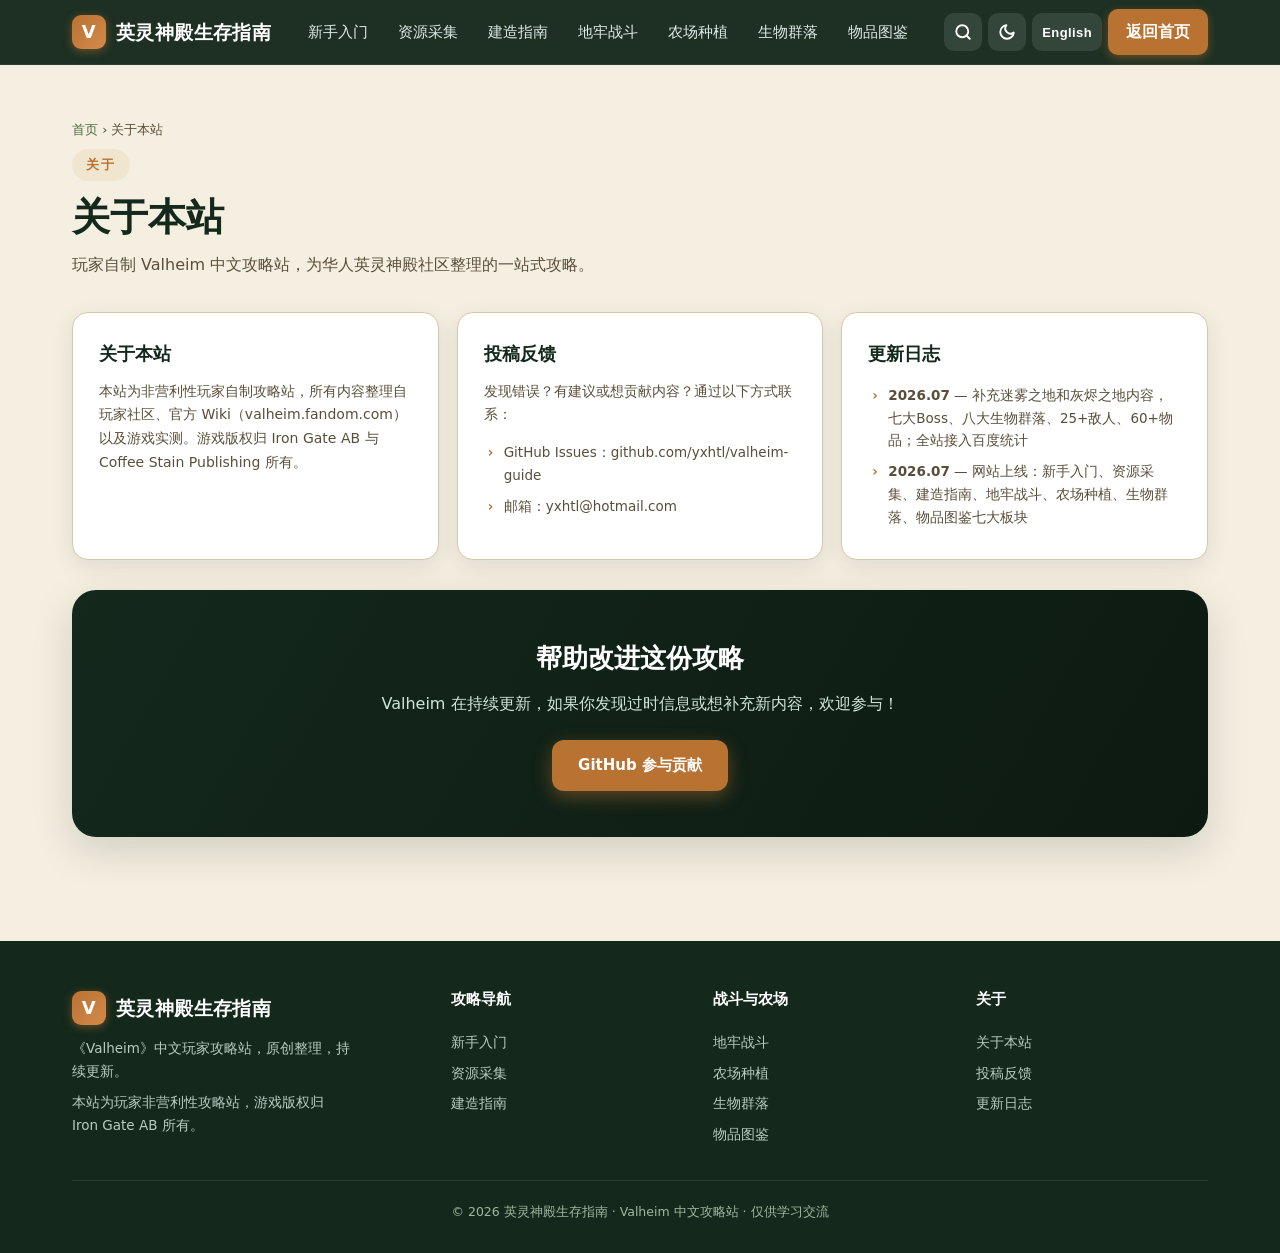
==== about.html @ 1a1f216f "feat: 补全 Mistlands + Ashlands 内容，文案修正+百度统计+TOC - 首页：Hero stats 更新为 8群落/7Boss/25+敌人/60+物品 - 生物群落页：新增迷" ====
<!DOCTYPE html>
<html lang="zh-CN">
<head>
<meta charset="UTF-8">
<meta name="viewport" content="width=device-width, initial-scale=1.0">
<title>关于本站 | 英灵神殿生存指南</title>
<meta name="description" content="关于英灵神殿生存指南——Valheim中文玩家攻略站，内容来源、更新日志与联系方式。">
<link rel="stylesheet" href="css/style.css">
  <!-- 百度统计 -->
  <script async src="https://hm.baidu.com/hm.js?71f28761d7809372b129ffb5598d0451"></script>
</head>
<body>

<header class="nav">
  <div class="wrap nav-inner">
    <a href="index.html" class="brand"><span class="logo">V</span><span data-i18n="brand">英灵神殿生存指南</span></a>
    <nav class="nav-links" id="navLinks">
      <a href="getting-started.html" data-i18n="nav.getting-started">新手入门</a>
      <a href="resources.html" data-i18n="nav.resources">资源采集</a>
      <a href="building.html" data-i18n="nav.building">建造指南</a>
      <a href="dungeons.html" data-i18n="nav.dungeons">地牢战斗</a>
      <a href="farming.html" data-i18n="nav.farming">农场种植</a>
      <a href="explore.html" data-i18n="nav.explore">生物群落</a>
      <a href="items.html" data-i18n="nav.items">物品图鉴</a>
    </nav>
    <div class="nav-utils">
      <button class="nav-btn search-btn" aria-label="搜索"><svg width="18" height="18" viewBox="0 0 24 24" fill="none" stroke="currentColor" stroke-width="2.5" stroke-linecap="round" stroke-linejoin="round"><circle cx="11" cy="11" r="8"/><line x1="21" y1="21" x2="16.65" y2="16.65"/></svg></button>
      <button class="nav-btn dark-btn" aria-label="暗色模式"><svg width="18" height="18" viewBox="0 0 24 24" fill="none" stroke="currentColor" stroke-width="2.5" stroke-linecap="round" stroke-linejoin="round"><path d="M21 12.79A9 9 0 1 1 11.21 3 7 7 0 0 0 21 12.79z"/></svg></button>
      <button class="nav-btn lang-btn" aria-label="语言">English</button>
      <a href="index.html" class="nav-cta" data-i18n="nav.cta.home">返回首页</a>
    </div>
    <button class="burger" id="burger" aria-label="菜单"><span></span><span></span><span></span></button>
  </div>
</header>

<section id="top" style="padding-top:54px">
  <div class="wrap">
    <div class="breadcrumb"><a href="index.html" data-en="Home">首页</a> <span>›</span> <span data-en="About">关于本站</span></div>
    <span class="eyebrow" data-en="About">关于</span>
    <h2 class="title" data-en="About This Site">关于本站</h2>
    <p class="subtitle" data-en="A fan-made Valheim guide site, built by players for the Chinese Valheim community.">玩家自制 Valheim 中文攻略站，为华人英灵神殿社区整理的一站式攻略。</p>

    <div class="feature-grid" style="margin-top:14px">
      <div class="fcard">
        <h4 data-en="About This Site">关于本站</h4>
        <p data-en="This is a non-profit, fan-made guide website for the game Valheim (英灵神殿). All content is compiled from the player community, the official Valheim Wiki (valheim.fandom.com), and in-game testing. Game copyright belongs to Iron Gate AB and Coffee Stain Publishing.">本站为非营利性玩家自制攻略站，所有内容整理自玩家社区、官方 Wiki（valheim.fandom.com）以及游戏实测。游戏版权归 Iron Gate AB 与 Coffee Stain Publishing 所有。</p>
      </div>
      <div class="fcard">
        <h4 data-en="Feedback &amp; Contributions">投稿反馈</h4>
        <p data-en="Found an error? Have suggestions or want to contribute content? Reach us via:">发现错误？有建议或想贡献内容？通过以下方式联系：</p>
        <ul>
          <li data-en="GitHub Issues: github.com/yxhtl/valheim-guide">GitHub Issues：github.com/yxhtl/valheim-guide</li>
          <li data-en="Email: yxhtl@hotmail.com">邮箱：yxhtl@hotmail.com</li>
        </ul>
      </div>
      <div class="fcard">
        <h4 data-en="Changelog">更新日志</h4>
        <ul>
          <li><b>2026.07</b> — 补充迷雾之地和灰烬之地内容，七大Boss、八大生物群落、25+敌人、60+物品；全站接入百度统计</li>
          <li><b>2026.07</b> — 网站上线：新手入门、资源采集、建造指南、地牢战斗、农场种植、生物群落、物品图鉴七大板块</li>
        </ul>
      </div>
    </div>

    <div class="cta-strip" style="margin-top:30px">
      <h3 data-en="Help Improve This Guide">帮助改进这份攻略</h3>
      <p data-en="Valheim is constantly evolving. If you spot outdated info or want to add new content, we'd love your help!">Valheim 在持续更新，如果你发现过时信息或想补充新内容，欢迎参与！</p>
      <a href="https://github.com/yxhtl/valheim-guide" class="btn btn-primary" data-en="Contribute on GitHub">GitHub 参与贡献</a>
    </div>
  </div>
</section>

<footer>
  <div class="wrap">
    <div class="foot-grid">
      <div class="foot-brand">
        <a href="index.html" class="brand" style="color:#fff"><span class="logo">V</span><span data-en="Valheim Survival Guide">英灵神殿生存指南</span></a>
        <p data-i18n="foot.branddesc">《Valheim》中文玩家攻略站，原创整理，持续更新。</p>
        <p class="disclaimer" data-en="This is a non-profit fan guide site. Game rights belong to Iron Gate AB.">本站为玩家非营利性攻略站，游戏版权归 Iron Gate AB 所有。</p>
      </div>
      <div><h4 data-i18n="foot.nav">攻略导航</h4><a href="getting-started.html" data-en="Beginner">新手入门</a><a href="resources.html" data-en="Resources">资源采集</a><a href="building.html" data-en="Building">建造指南</a></div>
      <div><h4 data-i18n="foot.combat">战斗与农场</h4><a href="dungeons.html" data-en="Dungeons">地牢战斗</a><a href="farming.html" data-en="Farming">农场种植</a><a href="explore.html" data-en="Biomes">生物群落</a><a href="items.html" data-en="Items">物品图鉴</a></div>
      <div><h4 data-i18n="foot.about">关于</h4><a href="about.html" data-i18n="foot.aboutus">关于本站</a><a href="about.html" data-i18n="foot.feedback">投稿反馈</a><a href="about.html" data-i18n="foot.changelog">更新日志</a></div>
    </div>
    <div class="foot-bottom" data-i18n="foot.copy">© 2026 英灵神殿生存指南 · Valheim 中文攻略站 · 仅供学习交流</div>
  </div>
</footer>

<button id="toTop" aria-label="返回顶部" data-en="Top">顶部</button>
<div class="search-overlay" id="searchOverlay">
  <div class="search-panel">
    <div class="search-input-wrap">
      <span class="s-ico"></span>
      <input type="text" placeholder="搜索攻略、物品、Boss…">
      <button class="search-close" aria-label="关闭">×</button>
    </div>
    <div class="search-results"></div>
  </div>
</div>
<script src="js/common.js"></script>
</body>
</html>
---- css/style.css ----
/* ===== Valheim Guide - Shared Styles ===== */
:root{
  --pine:#14281c;       /* 深松林绿 - 仅用于背景 */
  --heading:#14281c;    /* 标题文字色 - 暗色模式自动切浅 */
  --pine-2:#1e3a28;     /* 松林绿 */
  --moss:#4a6b3a;       /* 苔藓绿 */
  --moss-2:#6b8e4e;     /* 亮苔藓 */
  --bronze:#b87333;     /* 青铜 */
  --bronze-2:#d4894a;   /* 亮青铜 */
  --iron:#8a8a7a;       /* 铁灰 */
  --bark:#3d2b1f;       /* 树皮棕 */
  --bone:#e8dcc4;       /* 骨白/羊皮纸 */
  --bone-2:#f5efe1;     /* 亮骨白 */
  --bone-3:#faf6ec;
  --blood:#8b2020;      /* 血红 */
  --frost:#5b8db8;      /* 霜蓝 */
  --ink:#1a1410;        /* 墨黑 */
  --ink-soft:#5a4e3a;   /* 柔墨 */
  --line:#d4c9a8;       /* 分割线 */
  --card:#ffffff;
  --shadow:0 6px 22px rgba(20,40,28,.10);
  --shadow-lg:0 14px 40px rgba(20,40,28,.16);
  --radius:16px;
  --maxw:1180px;
}
*{box-sizing:border-box;margin:0;padding:0}
html{scroll-behavior:smooth;scroll-padding-top:78px}
body{
  font-family:"Segoe UI","PingFang SC","Microsoft YaHei",system-ui,sans-serif;
  color:var(--ink);
  background:var(--bone-2);
  line-height:1.7;
  -webkit-font-smoothing:antialiased;
  transition:background .3s,color .3s;
}
a{color:inherit;text-decoration:none}
img{max-width:100%;display:block}

/* ===== DARK MODE ===== */
body.dark{
  --pine:#0f2018;
  --heading:#e8e2d4;   /* 暗色模式标题文字切为浅色 */
  --pine-2:#163024;
  --ink:#e8e2d4;
  --ink-soft:#b8ac90;
  --bone:#1e2820;
  --bone-2:#141a16;
  --bone-3:#0f1411;
  --line:#2e3a30;
  --card:#1a221c;
  --shadow:0 6px 22px rgba(0,0,0,.35);
  --shadow-lg:0 14px 40px rgba(0,0,0,.5);
}
body.dark .bg-alt{background:#101713}
body.dark .farm-table{background:var(--card)}
body.dark tr:hover td{background:#222b24}
body.dark .chip{background:var(--card)}
body.dark .search-box{background:var(--card)}
body.dark .calc-result{background:#1a221c}
body.dark .stat-pill{background:var(--bone)}
body.dark .res-emoji{background:var(--bone)}
body.dark .enemy .estats span{background:var(--bone)}
body.dark .eyebrow{background:#2a3328}
body.dark .tagline{background:#1e2a20;color:var(--moss-2)}
body.dark .boss-card .boss-power{background:#2a2218}
body.dark .dfloor-body .drops b{color:var(--bronze-2)}
body.dark .calc-result .rline .pos{color:#4ade80}
body.dark .map-card .num{color:#1a221c}
.wrap{max-width:var(--maxw);margin:0 auto;padding:0 22px}
section{padding:64px 0}

/* ===== Typography ===== */
.eyebrow{
  display:inline-block;font-size:13px;font-weight:700;letter-spacing:.14em;
  text-transform:uppercase;color:var(--bronze);background:#f0e6d0;
  padding:5px 14px;border-radius:999px;margin-bottom:14px;
}
h2.title{font-size:clamp(26px,4vw,38px);line-height:1.2;color:var(--heading);margin-bottom:10px;font-weight:800}
.subtitle{color:var(--ink-soft);max-width:680px;margin-bottom:34px;font-size:16px}
.lead{font-size:17px}

/* ===== NAV ===== */
header.nav{
  position:sticky;top:0;z-index:100;
  background:rgba(20,40,28,.96);backdrop-filter:blur(8px);
  border-bottom:1px solid rgba(255,255,255,.08);
}
.nav-inner{display:flex;align-items:center;justify-content:space-between;height:64px;flex-wrap:nowrap;gap:12px}
.brand{display:flex;align-items:center;gap:10px;color:#fff;font-weight:800;font-size:19px;letter-spacing:.02em;flex-shrink:0;white-space:nowrap}
.brand .logo{
  width:34px;height:34px;border-radius:9px;display:grid;place-items:center;
  background:linear-gradient(135deg,var(--bronze),var(--bronze-2));font-size:18px;font-weight:900;color:#fff;
  box-shadow:0 2px 8px rgba(184,115,51,.5);
}
.nav-links{display:flex;align-items:center;gap:4px}
.nav-links a{
  color:#dfe9e6;font-size:14.5px;font-weight:500;padding:8px 13px;border-radius:9px;transition:.18s;
}
.nav-links a:hover{background:rgba(255,255,255,.12);color:#fff}
.nav-links a.active{background:rgba(184,115,51,.25);color:var(--bronze-2)}
.nav-cta{
  background:var(--bronze);color:#fff!important;padding:9px 18px;border-radius:10px;font-weight:700;
  box-shadow:0 3px 10px rgba(184,115,51,.45);
}
.nav-cta:hover{background:var(--bronze-2);transform:translateY(-1px)}
.burger{display:none;flex-direction:column;gap:5px;background:none;border:0;cursor:pointer;padding:8px}
.burger span{width:24px;height:2.5px;background:#fff;border-radius:2px;transition:.25s}

/* nav utility buttons (search / dark / lang) */
.nav-utils{display:flex;align-items:center;gap:6px;flex-shrink:0}
.nav-btn{
  width:38px;height:38px;border-radius:10px;border:0;cursor:pointer;background:rgba(255,255,255,.1);
  color:#fff;font-size:14px;font-weight:700;display:grid;place-items:center;transition:.18s;flex-shrink:0;
}
.nav-btn:hover{background:rgba(255,255,255,.22)}
.nav-btn.lang-btn{width:auto;padding:0 10px;font-size:13px;font-weight:700;letter-spacing:.03em}
.nav-btn svg{display:block;color:#fff}
.search-input-wrap .s-ico{display:grid;place-items:center;color:var(--ink-soft)}
.search-input-wrap .s-ico svg{display:block}

/* ===== SEARCH OVERLAY ===== */
.search-overlay{
  position:fixed;inset:0;z-index:200;background:rgba(10,16,12,.85);backdrop-filter:blur(6px);
  display:none;align-items:flex-start;justify-content:center;padding-top:12vh;
}
.search-overlay.show{display:flex}
.search-panel{
  width:100%;max-width:640px;background:var(--card);border:1px solid var(--line);border-radius:18px;
  box-shadow:var(--shadow-lg);overflow:hidden;margin:0 16px;
}
.search-input-wrap{display:flex;align-items:center;gap:10px;padding:16px 20px;border-bottom:1px solid var(--line)}
.search-input-wrap input{
  flex:1;border:0;outline:0;background:none;font-size:17px;color:var(--ink);font-family:inherit;
}
.search-input-wrap .s-ico{font-size:15px;font-weight:700;opacity:.6}
.search-close{background:none;border:0;cursor:pointer;font-size:20px;color:var(--ink-soft);padding:4px 8px;border-radius:8px;font-weight:700}
.search-close:hover{background:var(--bone)}
.search-results{max-height:50vh;overflow-y:auto}
.search-results .sr-item{display:block;padding:13px 20px;border-bottom:1px solid var(--line);transition:.15s}
.search-results .sr-item:hover{background:var(--bone)}
.search-results .sr-item .sr-page{font-size:11px;font-weight:700;color:var(--bronze);text-transform:uppercase;letter-spacing:.06em}
.search-results .sr-item .sr-title{font-size:15px;color:var(--ink);margin:2px 0}
.search-results .sr-item .sr-snippet{font-size:12.5px;color:var(--ink-soft);overflow:hidden;text-overflow:ellipsis;white-space:nowrap}
.search-results .sr-empty{padding:30px;text-align:center;color:var(--ink-soft);font-size:14px}

/* ===== HERO ===== */
.hero{
  position:relative;overflow:hidden;color:#fff;
  background:
    radial-gradient(900px 420px at 15% 110%,rgba(74,107,58,.28),transparent 55%),
    radial-gradient(1100px 480px at 78% -8%,rgba(212,137,74,.35),transparent 60%),
    radial-gradient(700px 380px at 92% 100%,rgba(139,32,32,.16),transparent 50%),
    linear-gradient(160deg,var(--pine) 0%,#0d1a12 100%);
}
.hero::before{
  content:"";position:absolute;inset:0;pointer-events:none;opacity:.5;
  background-image:repeating-linear-gradient(45deg,transparent 0 38px,rgba(255,255,255,.018) 38px 39px);
}
.hero::after{
  content:"";position:absolute;left:0;right:0;bottom:-1px;height:90px;
  background:linear-gradient(var(--bone-2),transparent);pointer-events:none;
}
.hero-grid{display:grid;grid-template-columns:1.15fr .85fr;gap:40px;align-items:center;padding:78px 0 96px}
.hero h1{font-size:clamp(34px,5.4vw,56px);line-height:1.08;font-weight:900;letter-spacing:-.01em}
.hero h1 span{color:var(--bronze-2)}
.hero p.tag{font-size:18px;color:#cfe6d9;margin:18px 0 30px;max-width:520px}
.hero-btns{display:flex;gap:14px;flex-wrap:wrap}
.btn{
  display:inline-flex;align-items:center;gap:8px;padding:13px 26px;border-radius:12px;
  font-weight:700;font-size:15px;cursor:pointer;border:0;transition:.2s;
}
.btn-primary{background:var(--bronze);color:#fff;box-shadow:0 6px 18px rgba(184,115,51,.45)}
.btn-primary:hover{background:var(--bronze-2);transform:translateY(-2px)}
.btn-ghost{background:rgba(255,255,255,.12);color:#fff;border:1px solid rgba(255,255,255,.28)}
.btn-ghost:hover{background:rgba(255,255,255,.22)}
.hero-stats{display:flex;gap:26px;margin-top:38px;flex-wrap:wrap}
.hero-stats .s b{display:block;font-size:26px;color:#fff}
.hero-stats .s small{color:#aedcc9;font-size:13px}

/* hero side card */
.hero-art{position:relative;height:340px;display:grid;place-items:center}
.island-card{
  width:100%;max-width:380px;background:rgba(255,255,255,.08);border:1px solid rgba(255,255,255,.16);
  border-radius:22px;padding:26px;backdrop-filter:blur(6px);box-shadow:var(--shadow-lg);
}
.island-card h3{font-size:16px;color:#fff;margin-bottom:16px;display:flex;align-items:center;gap:8px}
.day-row{display:flex;align-items:center;gap:12px;padding:10px 0;border-top:1px solid rgba(255,255,255,.12)}
.day-row:first-of-type{border-top:0}
.day-badge{width:42px;height:42px;border-radius:11px;display:grid;place-items:center;font-weight:800;font-size:13px;background:linear-gradient(135deg,var(--bronze),var(--bronze-2));flex-shrink:0}
.day-row .t b{display:block;font-size:14px;color:#fff}
.day-row .t small{color:#bfe0c9;font-size:12.5px}

/* ===== QUICK CARDS (homepage) ===== */
.quick{display:grid;grid-template-columns:repeat(3,1fr);gap:18px}
.qcard{
  background:var(--card);border:1px solid var(--line);border-radius:var(--radius);
  padding:24px;box-shadow:var(--shadow);transition:.2s;cursor:pointer;position:relative;overflow:hidden;
}
.qcard::before{content:"";position:absolute;inset:0 auto 0 0;width:5px;background:var(--moss-2);transition:.2s}
.qcard:hover{transform:translateY(-4px);box-shadow:var(--shadow-lg)}
.qcard:hover::before{background:var(--bronze)}
.qcard .ico{font-size:30px;margin-bottom:12px}
.qcard h3{font-size:17px;color:var(--heading);margin-bottom:5px}
.qcard p{font-size:13.5px;color:var(--ink-soft)}

/* ===== TIMELINE (beginner) ===== */
.timeline{position:relative;margin-top:10px}
.timeline::before{content:"";position:absolute;left:23px;top:6px;bottom:6px;width:3px;background:var(--line);border-radius:3px}
.tl-item{display:flex;gap:22px;padding:0 0 26px;position:relative}
.tl-dot{
  width:50px;height:50px;border-radius:14px;flex-shrink:0;z-index:1;display:grid;place-items:center;
  font-weight:800;color:#fff;font-size:14px;box-shadow:0 4px 12px rgba(74,107,58,.4);
  background:linear-gradient(135deg,var(--moss),var(--moss-2));
}
.tl-body{background:var(--card);border:1px solid var(--line);border-radius:14px;padding:18px 22px;box-shadow:var(--shadow);flex:1}
.tl-body h4{color:var(--heading);font-size:17px;margin-bottom:8px}
.tl-body ul{list-style:none}
.tl-body li{padding:4px 0 4px 22px;position:relative;font-size:14.5px;color:var(--ink-soft)}
.tl-body li::before{content:"";position:absolute;left:0;top:11px;width:8px;height:8px;border-radius:50%;background:var(--bronze-2)}
.tl-body li b{color:var(--heading)}

/* ===== RESOURCE CARDS ===== */
.res-grid{display:grid;grid-template-columns:repeat(auto-fill,minmax(210px,1fr));gap:16px}
.res-card{background:var(--card);border:1px solid var(--line);border-radius:14px;padding:20px;box-shadow:var(--shadow);transition:.2s}
.res-card:hover{transform:translateY(-3px);box-shadow:var(--shadow-lg)}
.res-head{display:flex;align-items:center;gap:12px;margin-bottom:10px}
.res-emoji{width:46px;height:46px;border-radius:12px;display:grid;place-items:center;font-size:20px;font-weight:800;color:var(--heading);background:var(--bone);line-height:1.15;text-align:center;box-sizing:border-box}
html[lang="en"] .res-emoji{width:auto;min-width:46px;height:auto;min-height:46px;font-size:12.5px;padding:6px 10px;white-space:normal}
.res-card h4{font-size:16px;color:var(--heading)}
.res-card .rarity{font-size:11px;font-weight:700;letter-spacing:.05em}
.tier-1{color:#3a9d3a}.tier-2{color:var(--bronze)}.tier-3{color:var(--frost)}.tier-4{color:var(--blood)}.tier-5{color:#8b5cf6}
.res-card p{font-size:13.5px;color:var(--ink-soft)}
.tagline{display:inline-block;font-size:12px;background:#eef5ef;color:var(--pine-2);padding:3px 10px;border-radius:999px;margin-top:8px}

/* ===== SEARCH & CHIPS ===== */
.chips{display:flex;gap:8px;flex-wrap:wrap;margin-bottom:22px}
.chip{
  border:1.5px solid var(--line);background:var(--card);color:var(--ink-soft);padding:8px 15px;
  border-radius:999px;font-size:13.5px;font-weight:600;cursor:pointer;transition:.18s;
}
.chip:hover{border-color:var(--moss-2);color:var(--moss)}
.chip.active{background:var(--moss);border-color:var(--moss);color:#fff}

/* ===== FEATURE CARDS (build/combat tips) ===== */
.feature-grid{display:grid;grid-template-columns:repeat(auto-fit,minmax(280px,1fr));gap:18px}
.fcard{background:var(--card);border:1px solid var(--line);border-radius:var(--radius);padding:26px;box-shadow:var(--shadow);transition:.2s}
.fcard:hover{transform:translateY(-3px);box-shadow:var(--shadow-lg)}
.fcard .ico{font-size:34px;margin-bottom:14px}
.fcard h4{color:var(--heading);font-size:18px;margin-bottom:10px}
.fcard p{font-size:14px;color:var(--ink-soft);margin-bottom:10px}
.fcard ul{list-style:none}
.fcard li{font-size:13.5px;color:var(--ink-soft);padding:4px 0 4px 20px;position:relative}
.fcard li::before{content:"›";position:absolute;left:4px;color:var(--bronze);font-weight:800}

/* ===== ENEMY CARDS ===== */
.enemy-grid{display:grid;grid-template-columns:repeat(auto-fill,minmax(200px,1fr));gap:14px;margin-top:8px}
.enemy{background:var(--card);border:1px solid var(--line);border-radius:14px;padding:18px;text-align:center;box-shadow:var(--shadow);transition:.2s}
.enemy:hover{transform:translateY(-3px);box-shadow:var(--shadow-lg)}
.enemy .e{font-size:38px}
.enemy h5{color:var(--heading);margin:8px 0 4px;font-size:15px}
.enemy p{font-size:12.5px;color:var(--ink-soft)}
.enemy .estats{display:flex;justify-content:center;gap:8px;flex-wrap:wrap;font-size:11px;font-weight:600;color:var(--ink);margin-top:6px}
.enemy .estats span{background:var(--bone);border-radius:6px;padding:3px 7px;white-space:nowrap}
.danger{display:inline-block;font-size:11px;font-weight:700;padding:2px 9px;border-radius:999px;margin-top:6px}
.d-low{background:#e8f5e8;color:#2e7d32}.d-mid{background:#fff4e0;color:var(--bronze)}.d-high{background:#fde8e8;color:var(--blood)}

/* ===== TABLE (farm) ===== */
.farm-table{background:var(--card);border:1px solid var(--line);border-radius:var(--radius);overflow:hidden;box-shadow:var(--shadow);overflow-x:auto}
table{width:100%;border-collapse:collapse;min-width:620px}
th{background:var(--pine);color:#fff;text-align:left;padding:14px 18px;font-size:13.5px;letter-spacing:.03em}
td{padding:13px 18px;border-bottom:1px solid var(--line);font-size:14px;color:var(--ink-soft)}
tr:hover td{background:#fbf8f1}
td b{color:var(--heading)}
.biome-tag{font-size:12px;font-weight:700;padding:3px 10px;border-radius:6px}
.b-meadow{background:#e8f5e8;color:#2e7d32}
.b-forest{background:#1e3a28;color:#6b8e4e}
.b-swamp{background:#3d2b1f;color:#c4a070}
.b-mountain{background:#e3eef5;color:#5b8db8}
.b-plains{background:#fff4e0;color:#b5651d}
.b-ocean{background:#e0eef5;color:#2c6f9e}

/* ===== MAP / EXPLORE ===== */
.map-grid{display:grid;grid-template-columns:repeat(auto-fill,minmax(250px,1fr));gap:16px}
.map-card{background:var(--card);border:1px solid var(--line);border-radius:var(--radius);padding:22px;box-shadow:var(--shadow);transition:.2s;position:relative;overflow:hidden}
.map-card:hover{transform:translateY(-3px);box-shadow:var(--shadow-lg)}
.map-card h4{color:var(--heading);font-size:17px;margin-bottom:8px;position:relative}
.map-card p{font-size:13.5px;color:var(--ink-soft);position:relative}
.map-card ul{list-style:none;margin-top:8px}
.map-card li{font-size:13px;color:var(--ink-soft);padding:3px 0 3px 16px;position:relative}
.map-card li::before{content:"›";position:absolute;left:0;color:var(--bronze);font-weight:800}
.map-card li b{color:var(--heading)}

/* ===== ITEM GALLERY ===== */
.gallery-tools{display:flex;gap:12px;flex-wrap:wrap;margin-bottom:22px;justify-content:space-between;align-items:center}
.gallery{display:grid;grid-template-columns:repeat(auto-fill,minmax(130px,1fr));gap:14px}
.item{
  background:var(--card);border:1px solid var(--line);border-radius:14px;padding:18px 12px;text-align:center;
  box-shadow:var(--shadow);transition:.18s;cursor:default;
}
.item:hover{transform:translateY(-3px) scale(1.02);box-shadow:var(--shadow-lg);border-color:var(--moss-2)}
.item .e{font-size:34px;margin-bottom:8px}
.item h5{font-size:13.5px;color:var(--heading);margin-bottom:3px}
.item small{font-size:11.5px;color:var(--ink-soft)}

/* item detail card (static) */
.item-detail{
  background:var(--card);border:1px solid var(--line);border-radius:var(--radius);padding:22px 24px;
  box-shadow:var(--shadow);margin-bottom:14px;display:block;
}
.item-detail .item-head{display:flex;align-items:center;justify-content:space-between;gap:10px;flex-wrap:wrap;margin-bottom:10px;padding-bottom:10px;border-bottom:1px solid var(--line)}
.item-detail h4{color:var(--heading);font-size:17px}
.item-detail .rarity{font-size:11px;font-weight:700;letter-spacing:.05em}
.item-detail .item-body p{font-size:13.5px;color:var(--ink-soft);padding:3px 0}
.item-detail .item-body p b{color:var(--heading)}

/* ===== DUNGEON FLOORS ===== */
.dungeon-floors{display:grid;grid-template-columns:repeat(auto-fit,minmax(300px,1fr));gap:14px;margin-top:10px}
.dfloor{background:var(--card);border:1px solid var(--line);border-radius:14px;padding:20px;box-shadow:var(--shadow);transition:.2s;border-left:5px solid var(--moss-2)}
.dfloor:hover{box-shadow:var(--shadow-lg)}
.dfloor.f2{border-left-color:var(--bronze)}.dfloor.f3{border-left-color:#8b2020}.dfloor.f4{border-left-color:var(--frost)}.dfloor.f5{border-left-color:#6c3483}
.dfloor-head{display:flex;align-items:center;gap:12px;margin-bottom:10px}
.dfloor-badge{width:40px;height:40px;border-radius:10px;display:grid;place-items:center;font-weight:800;color:#fff;font-size:13px;background:linear-gradient(135deg,var(--moss),var(--moss-2))}
.dfloor.f2 .dfloor-badge{background:linear-gradient(135deg,var(--bronze),var(--bronze-2))}
.dfloor.f3 .dfloor-badge{background:linear-gradient(135deg,#8b2020,#c0392b)}
.dfloor.f4 .dfloor-badge{background:linear-gradient(135deg,#3a6a8a,var(--frost))}
.dfloor.f5 .dfloor-badge{background:linear-gradient(135deg,#6c3483,#8e44ad)}
.dfloor-head h4{font-size:16px;color:var(--heading)}
.dfloor-body{font-size:14px;color:var(--ink-soft)}
.dfloor-body .drops{margin-top:8px;font-size:13px}
.dfloor-body .drops b{color:var(--bronze)}

/* ===== BOSS CARDS ===== */
.boss-grid{display:grid;grid-template-columns:repeat(auto-fill,minmax(280px,1fr));gap:18px;margin-top:10px}
.boss-card{background:var(--card);border:1px solid var(--line);border-radius:var(--radius);padding:24px;box-shadow:var(--shadow);transition:.2s;border-top:4px solid var(--blood)}
.boss-card:hover{transform:translateY(-3px);box-shadow:var(--shadow-lg)}
.boss-card .boss-num{font-size:12px;font-weight:700;color:var(--blood);letter-spacing:.1em}
.boss-card h4{color:var(--heading);font-size:18px;margin:4px 0 10px}
.boss-card .boss-biome{font-size:13px;color:var(--ink-soft);margin-bottom:8px}
.boss-card .boss-strat{font-size:13.5px;color:var(--ink-soft);line-height:1.6}
.boss-card .boss-power{margin-top:10px;font-size:12px;font-weight:700;color:var(--bronze);background:#f0e6d0;padding:6px 12px;border-radius:8px;display:inline-block}

/* ===== CALCULATOR ===== */
.calc-box{background:var(--card);border:1px solid var(--line);border-radius:var(--radius);padding:24px;box-shadow:var(--shadow);margin-top:18px}
.calc-row{display:flex;align-items:center;gap:14px;margin-bottom:16px;flex-wrap:wrap}
.calc-row label{font-size:14px;font-weight:700;color:var(--heading);min-width:80px}
.calc-row select{flex:1;min-width:180px;padding:10px 14px;border:1.5px solid var(--line);border-radius:10px;font-size:14px;font-family:inherit;outline:0;transition:.15s}
.calc-row select:focus{border-color:var(--moss-2)}
.calc-row input[type=number]{width:90px;padding:10px 14px;border:1.5px solid var(--line);border-radius:10px;font-size:14px;font-family:inherit;outline:0;text-align:center}
.calc-row input[type=number]:focus{border-color:var(--moss-2)}
.calc-result{background:#f5f8f5;border:1px solid var(--line);border-radius:12px;padding:18px;margin-top:10px}
.calc-result .rline{display:flex;justify-content:space-between;align-items:center;padding:6px 0;font-size:14px}
.calc-result .rline b{color:var(--heading);font-size:16px}
.calc-result .rline .big{font-size:22px;font-weight:900;color:var(--bronze)}
.calc-result .rline .pos{color:#2e7d32}
.calc-result .rline .neg{color:var(--blood)}
.calc-result .mat-line{display:flex;justify-content:space-between;align-items:center;padding:4px 0;font-size:14px;border-bottom:1px solid var(--line)}
.calc-result .mat-line:last-child{border-bottom:0}
.calc-result .mat-line .mat-name{color:var(--ink-soft)}
.calc-result .mat-line .mat-qty{font-weight:800;color:var(--heading);font-size:16px}

/* ===== CTA STRIP ===== */
.cta-strip{
  background:linear-gradient(120deg,var(--pine),#0d1a12);color:#fff;border-radius:24px;
  padding:46px;text-align:center;margin:10px 0;box-shadow:var(--shadow-lg);
}
.cta-strip h3{font-size:26px;margin-bottom:10px}
.cta-strip p{color:#cfe6d9;margin-bottom:22px}

/* ===== FOOTER ===== */
footer{background:var(--pine);color:#c8d8c8;padding:46px 0 30px;margin-top:30px}
.foot-grid{display:grid;grid-template-columns:1.5fr 1fr 1fr 1fr;gap:30px;margin-bottom:30px}
footer h4{color:#fff;font-size:15px;margin-bottom:14px}
footer a{display:block;color:#b8ccc0;font-size:13.5px;padding:4px 0;transition:.15s}
footer a:hover{color:var(--bronze-2)}
.foot-brand p{font-size:13.5px;max-width:280px;margin-top:8px;color:#b8ccc0}
.foot-bottom{border-top:1px solid rgba(255,255,255,.1);padding-top:20px;text-align:center;font-size:12.5px;color:#9fb89f}
.disclaimer{font-size:12px;color:#9fb89f;margin-top:8px}

/* ===== BACK TO TOP ===== */
#toTop{
  position:fixed;right:24px;bottom:24px;width:48px;height:48px;border-radius:14px;border:0;cursor:pointer;
  background:var(--bronze);color:#fff;font-size:13px;font-weight:800;box-shadow:0 6px 18px rgba(184,115,51,.5);
  opacity:0;visibility:hidden;transform:translateY(12px);transition:.25s;z-index:90;
}
#toTop.show{opacity:1;visibility:visible;transform:none}

/* ===== PAGE BREADCRUMB ===== */
.breadcrumb{font-size:13px;color:var(--ink-soft);margin-bottom:8px}
.breadcrumb a{color:var(--moss)}
.breadcrumb a:hover{text-decoration:underline}
.breadcrumb span{color:var(--ink-soft)}

/* ===== SECTION ALT BG ===== */
.bg-alt{background:#f1ece0}

/* ===== VERSION TAG ===== */
.ver-tag{display:inline-flex;align-items:center;gap:6px;font-size:12px;font-weight:700;color:var(--moss);background:#eef5ef;padding:5px 12px;border-radius:999px;margin-left:10px;vertical-align:middle}

/* ===== MISC ===== */
.stat-grid{display:grid;grid-template-columns:repeat(auto-fill,minmax(120px,1fr));gap:10px;margin-top:8px}
.stat-pill{background:var(--bone);border-radius:8px;padding:8px 12px;text-align:center;font-size:13px;color:var(--ink-soft)}
.stat-pill b{display:block;font-size:18px;color:var(--heading)}

/* ===== BIOME PROGRESSION (explore) ===== */
.biome-progression{display:flex;align-items:stretch;gap:6px;flex-wrap:wrap;margin-bottom:34px;background:var(--card);border:1px solid var(--line);border-radius:var(--radius);padding:18px;box-shadow:var(--shadow)}
.bp-node{flex:1;min-width:120px;border-radius:12px;padding:14px 10px;text-align:center;background:var(--bone);border:2px solid transparent;transition:.2s}
.bp-node.active{border-color:var(--moss-2)}
.bp-step{font-size:12px;font-weight:800;color:var(--bronze);letter-spacing:.1em}
.bp-name{font-size:15px;font-weight:800;color:var(--heading);margin:4px 0 2px}
.bp-info{font-size:11px;color:var(--ink-soft);line-height:1.4}
.bp-arrow{display:grid;place-items:center;color:var(--line);font-size:18px;font-weight:700;align-self:center}
.biome-cards{display:grid;grid-template-columns:repeat(auto-fill,minmax(280px,1fr));gap:16px}
.map-head{display:flex;align-items:center;gap:10px;margin-bottom:8px}
.map-head .num{width:34px;height:34px;border-radius:9px;display:grid;place-items:center;font-weight:800;font-size:13px;color:#fff;background:linear-gradient(135deg,var(--moss),var(--moss-2));flex-shrink:0;position:static}
.map-card.b-forest .map-head .num{background:linear-gradient(135deg,var(--bronze),var(--bronze-2))}
.map-card.b-swamp .map-head .num{background:linear-gradient(135deg,#8b2020,#c0392b)}
.map-card.b-mountain .map-head .num{background:linear-gradient(135deg,#3a6a8a,var(--frost))}
.map-card.b-plains .map-head .num{background:linear-gradient(135deg,#b5651d,#d4894a)}
.map-card.b-ocean .map-head .num{background:linear-gradient(135deg,#2c6f9e,#5b8db8)}
.map-card .map-head h4{margin:0}

/* ===== ITEMS GRID (items page) ===== */
.items-grid{display:grid;grid-template-columns:repeat(auto-fill,minmax(300px,1fr));gap:14px}
.items-grid .item-detail{margin-bottom:0}

/* ===== RESPONSIVE ===== */
@media(max-width:880px){
  .nav-links{display:none}
  .burger{display:flex}
  .nav-links.open{display:flex;position:absolute;top:64px;left:0;right:0;flex-direction:column;background:var(--pine);padding:12px;gap:2px;border-bottom:1px solid rgba(255,255,255,.1)}
  .nav-links.open a{width:100%}
  .nav-inner{flex-wrap:wrap;gap:8px;height:auto;min-height:64px;padding:10px 0}
  .brand{font-size:17px}
  .nav-cta{display:none}
  .hero-grid{grid-template-columns:1fr;padding:50px 0 70px}
  .hero-art{order:-1;height:auto}
  .quick{grid-template-columns:repeat(2,1fr)}
  .foot-grid{grid-template-columns:1fr 1fr}
  .item-detail{grid-template-columns:1fr}
  .hero h1{font-size:clamp(28px,8vw,42px)}
  .hero p.tag{font-size:16px}
  section{padding:48px 0}
  .cta-strip{padding:32px 20px}
  .cta-strip h3{font-size:22px}
}
@media(max-width:520px){
  .quick{grid-template-columns:1fr}
  .foot-grid{grid-template-columns:1fr}
  .hero-stats{gap:18px}
  .hero-stats .s b{font-size:22px}
  .nav-btn{width:34px;height:34px;font-size:13px}
  .nav-btn.lang-btn{font-size:12px;padding:0 8px}
  .wrap{padding:0 16px}
  h2.title{font-size:24px}
  .boss-card,.fcard,.qcard,.map-card{padding:18px}
}
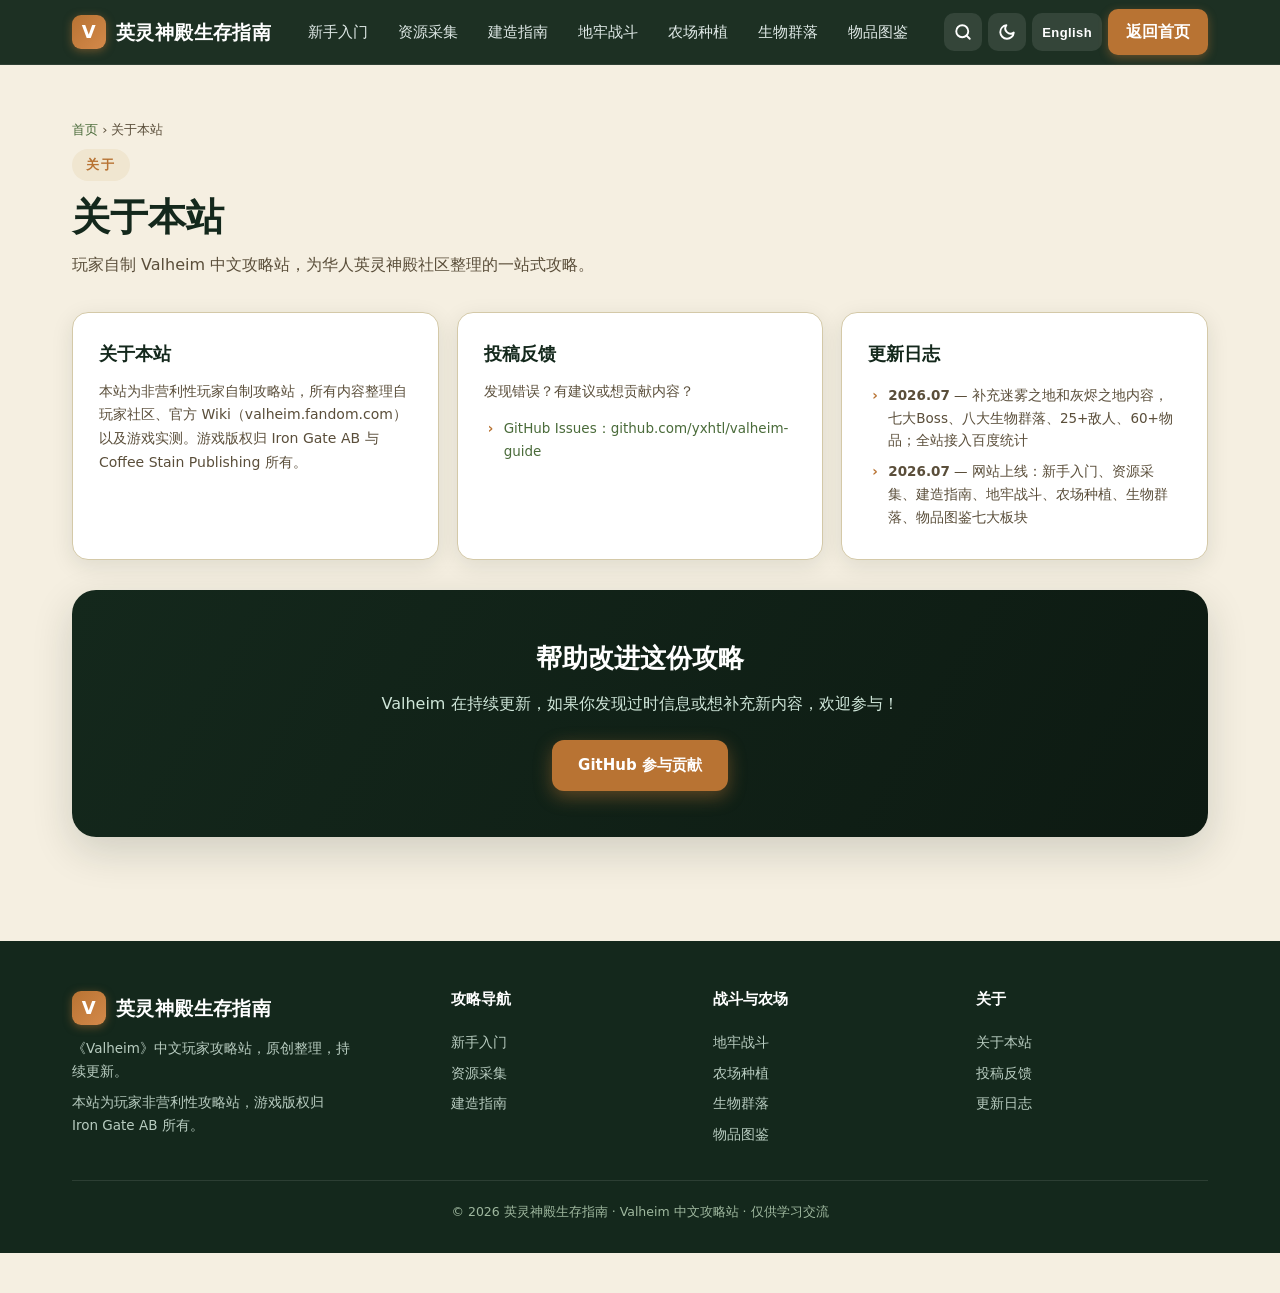
==== commit d9934ba4: "feat: 接入 Giscus 评论区，修 about.html 假邮箱" ====
--- a/about.html
+++ b/about.html
@@ -47,10 +47,9 @@
       </div>
       <div class="fcard">
         <h4 data-en="Feedback &amp; Contributions">投稿反馈</h4>
-        <p data-en="Found an error? Have suggestions or want to contribute content? Reach us via:">发现错误？有建议或想贡献内容？通过以下方式联系：</p>
+        <p data-en="Found an error? Have suggestions or want to contribute content?">发现错误？有建议或想贡献内容？</p>
         <ul>
-          <li data-en="GitHub Issues: github.com/yxhtl/valheim-guide">GitHub Issues：github.com/yxhtl/valheim-guide</li>
-          <li data-en="Email: yxhtl@hotmail.com">邮箱：yxhtl@hotmail.com</li>
+          <li data-en="GitHub Issues: github.com/yxhtl/valheim-guide"><a href="https://github.com/yxhtl/valheim-guide/issues" style="color:var(--moss)">GitHub Issues：github.com/yxhtl/valheim-guide</a></li>
         </ul>
       </div>
       <div class="fcard">
@@ -97,6 +96,25 @@
     <div class="search-results"></div>
   </div>
 </div>
+<!-- Giscus 评论区 -->
+<div class="wrap" style="margin-top:0;padding-bottom:40px">
+<div class="giscus" style="max-width:var(--maxw);margin:0 auto"></div>
+</div>
+<script src="https://giscus.app/client.js"
+        data-repo="yxhtl/valheim-guide"
+        data-repo-id="R_kgDOThXc9g"
+        data-category="General"
+        data-category-id="DIC_kwDOThXc9s4DBzzv"
+        data-mapping="pathname"
+        data-strict="0"
+        data-reactions-enabled="1"
+        data-emit-metadata="0"
+        data-input-position="bottom"
+        data-theme="preferred_color_scheme"
+        data-lang="en"
+        crossorigin="anonymous"
+        async>
+</script>
 <script src="js/common.js"></script>
 </body>
 </html>
